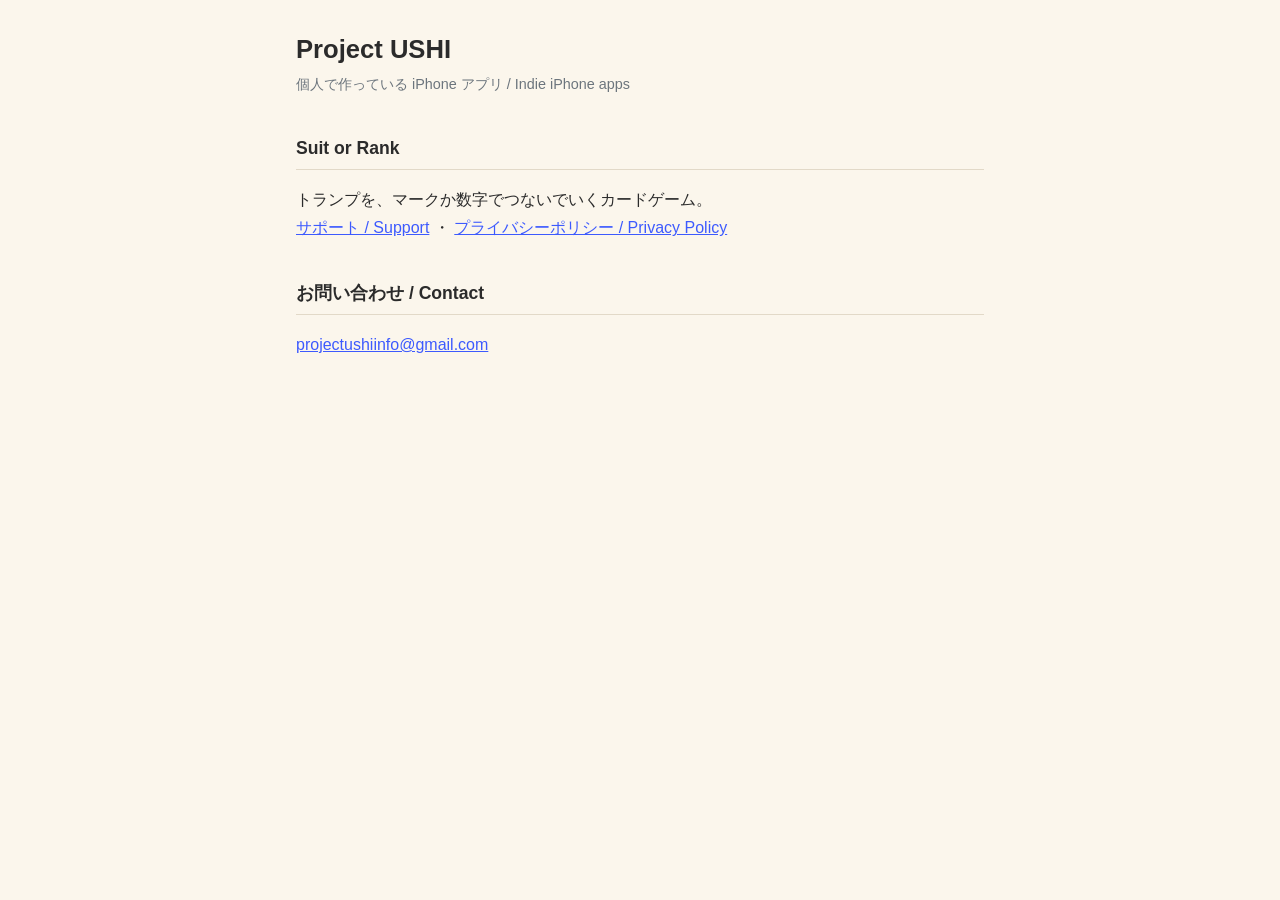
==== index.html @ 2f95fca0 "Add Project USHI site with Suit or Rank support and privacy pages Co-Authored-By: Claude Opus 5.5 <n" ====
<!doctype html>
<html lang="ja">
<head>
<meta charset="utf-8">
<meta name="viewport" content="width=device-width, initial-scale=1">
<title>Project USHI</title>
<link rel="stylesheet" href="style.css">
</head>
<body>
<main>
  <h1>Project USHI</h1>
  <p class="meta">個人で作っている iPhone アプリ / Indie iPhone apps</p>

  <h2>Suit or Rank</h2>
  <p>トランプを、マークか数字でつないでいくカードゲーム。<br>
    <a href="suit-or-rank/support.html">サポート / Support</a> ・ <a href="suit-or-rank/privacy.html">プライバシーポリシー / Privacy Policy</a></p>

  <h2>お問い合わせ / Contact</h2>
  <p><a href="mailto:projectushiinfo@gmail.com">projectushiinfo@gmail.com</a></p>
</main>
</body>
</html>
---- style.css ----
:root { --bg: #fbf6ec; --text: #2b2b2b; --sub: #6c757d; --rule: #e2d9c8; --link: #3d5afe; }
@media (prefers-color-scheme: dark) { :root { --bg: #1c1b19; --text: #ece7dd; --sub: #a49e93; --rule: #3a3731; --link: #8c9eff; } }
* { box-sizing: border-box; }
body { margin: 0; background: var(--bg); color: var(--text); font: 16px/1.8 -apple-system, BlinkMacSystemFont, "Hiragino Sans", "Noto Sans JP", sans-serif; }
main { max-width: 720px; margin: 0 auto; padding: 32px 16px 64px; }
h1 { font-size: 1.6rem; line-height: 1.4; margin: 0 0 4px; }
h2 { font-size: 1.1rem; margin: 2em 0 0.4em; padding-bottom: 4px; border-bottom: 1px solid var(--rule); }
.meta { color: var(--sub); font-size: 0.9rem; margin: 0; }
.lang { margin: 16px 0 0; font-size: 0.9rem; }
a { color: var(--link); }
ul { padding-left: 1.4em; }
section + section { margin-top: 56px; padding-top: 24px; border-top: 2px solid var(--rule); }
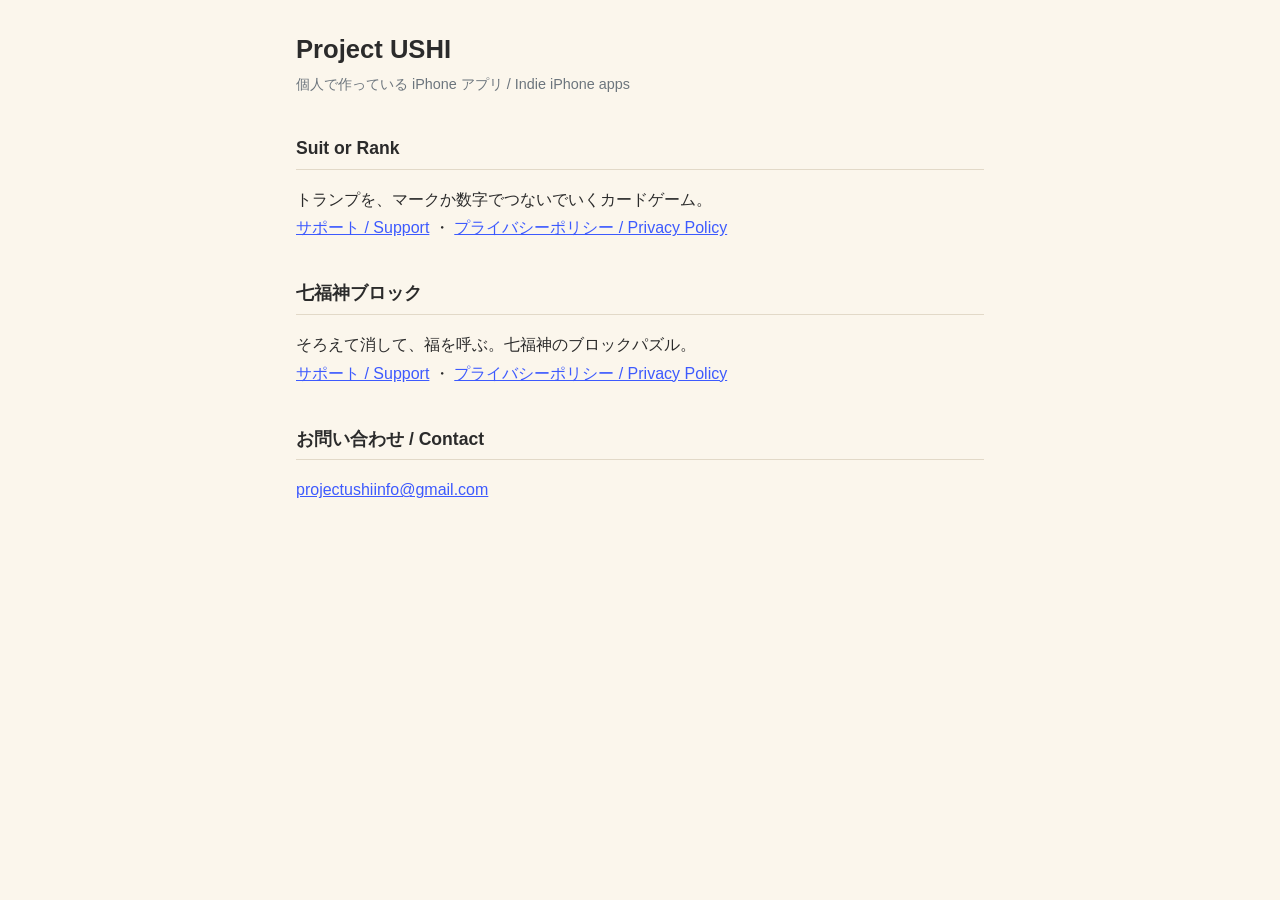
==== commit aa4d0e23: "Add Shichifuku Block support and privacy pages Co-Authored-By: Claude Opus 5.5 <noreply@anthropic.co" ====
--- a/index.html
+++ b/index.html
@@ -15,6 +15,10 @@
   <p>トランプを、マークか数字でつないでいくカードゲーム。<br>
     <a href="suit-or-rank/support.html">サポート / Support</a> ・ <a href="suit-or-rank/privacy.html">プライバシーポリシー / Privacy Policy</a></p>
 
+  <h2>七福神ブロック</h2>
+  <p>そろえて消して、福を呼ぶ。七福神のブロックパズル。<br>
+    <a href="shichifuku-block/support.html">サポート / Support</a> ・ <a href="shichifuku-block/privacy.html">プライバシーポリシー / Privacy Policy</a></p>
+
   <h2>お問い合わせ / Contact</h2>
   <p><a href="mailto:projectushiinfo@gmail.com">projectushiinfo@gmail.com</a></p>
 </main>
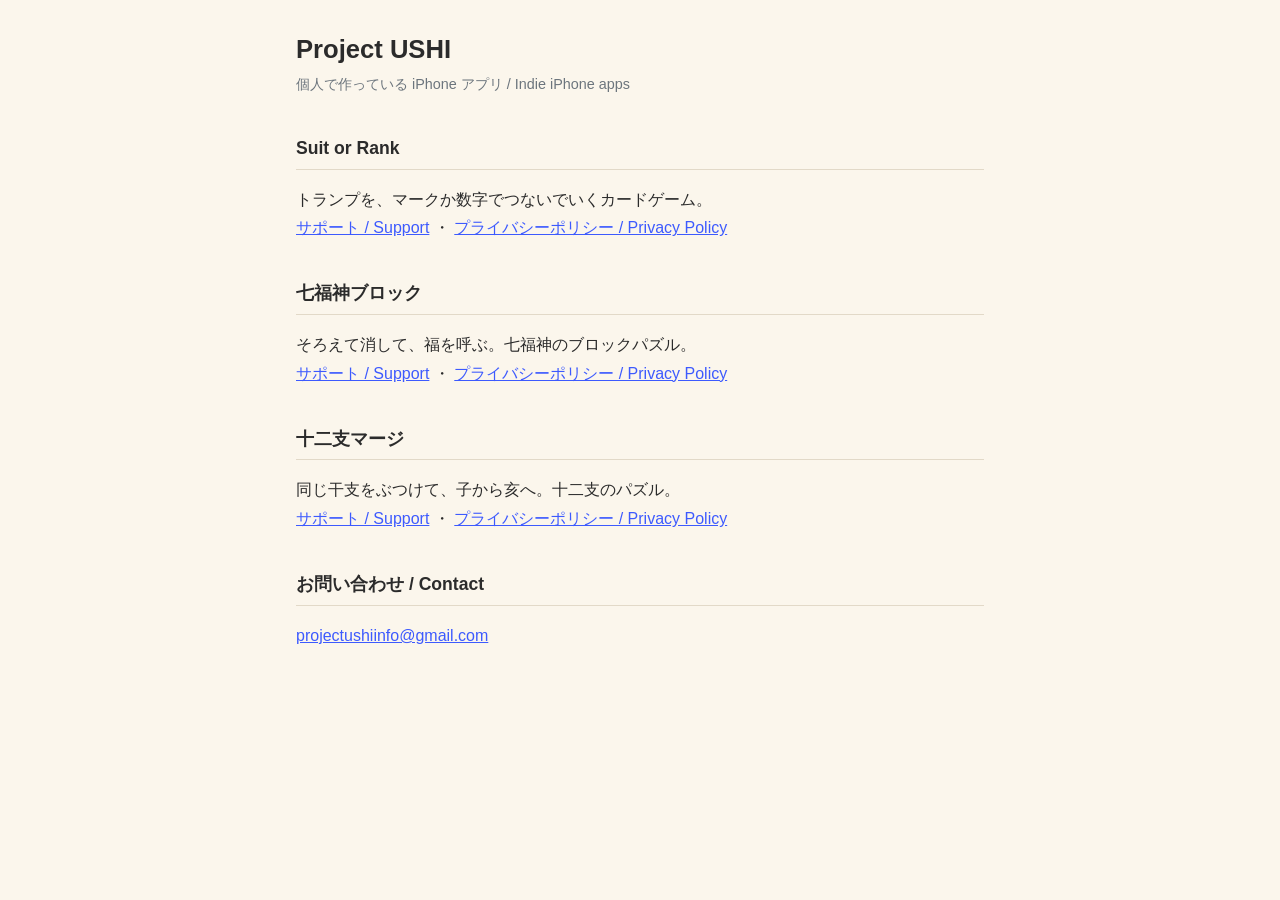
==== commit fe64607e: "Add Eto Merge support and privacy pages" ====
--- a/index.html
+++ b/index.html
@@ -19,6 +19,10 @@
   <p>そろえて消して、福を呼ぶ。七福神のブロックパズル。<br>
     <a href="shichifuku-block/support.html">サポート / Support</a> ・ <a href="shichifuku-block/privacy.html">プライバシーポリシー / Privacy Policy</a></p>
 
+  <h2>十二支マージ</h2>
+  <p>同じ干支をぶつけて、子から亥へ。十二支のパズル。<br>
+    <a href="eto-merge/support.html">サポート / Support</a> ・ <a href="eto-merge/privacy.html">プライバシーポリシー / Privacy Policy</a></p>
+
   <h2>お問い合わせ / Contact</h2>
   <p><a href="mailto:projectushiinfo@gmail.com">projectushiinfo@gmail.com</a></p>
 </main>
